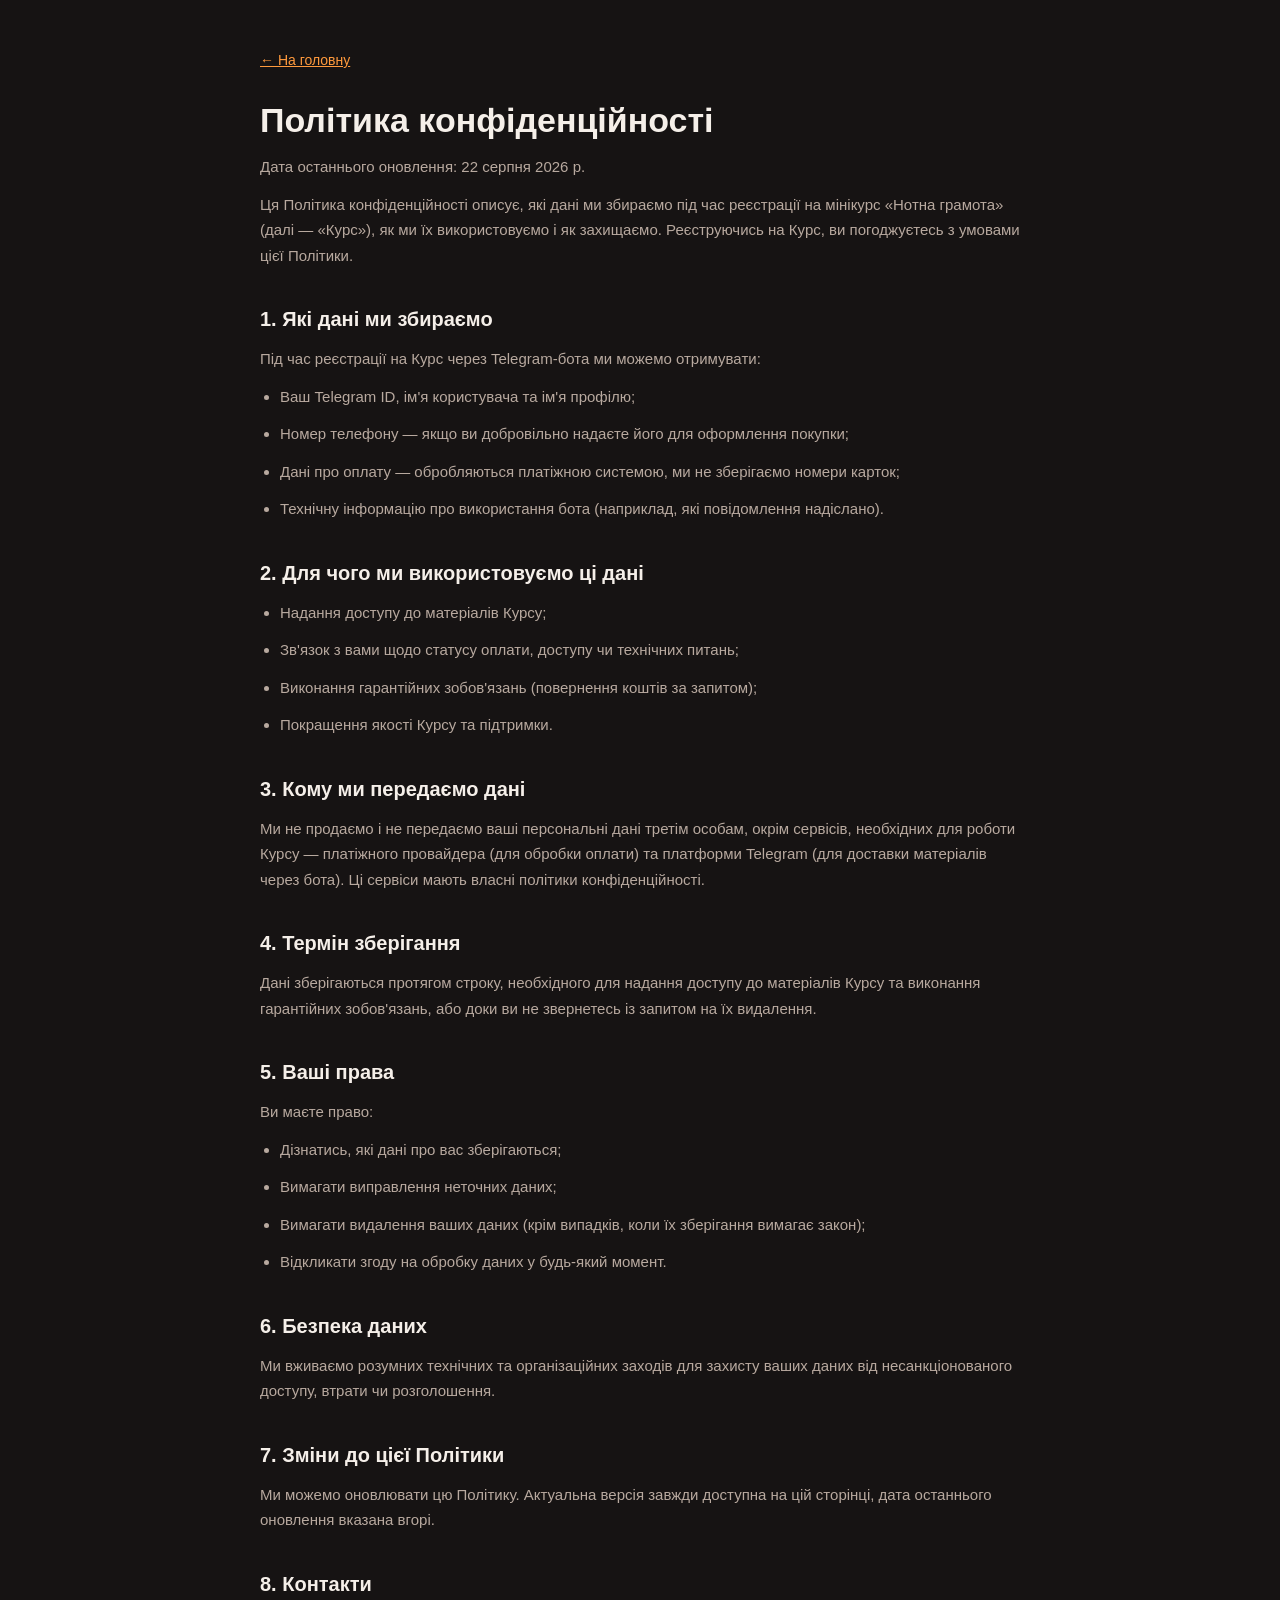
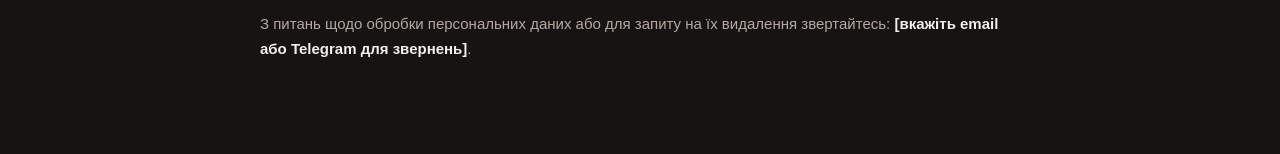
==== privacy-policy.html @ c5b75427 "Add privacy policy and public offer pages, link them in footer" ====
<!DOCTYPE html>
<html lang="uk">
<head>
<meta charset="UTF-8">
<meta name="viewport" content="width=device-width, initial-scale=1.0">
<title>Політика конфіденційності — Нотна грамота</title>
<meta name="description" content="Політика конфіденційності мінікурсу «Нотна грамота»: які дані збираються, як використовуються і як їх захищено.">
<link rel="icon" href="assets/favicon.png">
<link rel="stylesheet" href="css/style.css">
</head>
<body>

<div class="container legal">
  <a href="index.html" class="legal__back">← На головну</a>
  <h1>Політика конфіденційності</h1>
  <p class="legal__updated">Дата останнього оновлення: 22 серпня 2026 р.</p>

  <!--
    TODO: перед публічним запуском курсу впишіть реальні дані:
    - ФОП/юридична особа, ЄДРПОУ або РНОКПП
    - контактний email/телефон для звернень щодо персональних даних
  -->

  <p>
    Ця Політика конфіденційності описує, які дані ми збираємо під час реєстрації на мінікурс
    «Нотна грамота» (далі — «Курс»), як ми їх використовуємо і як захищаємо. Реєструючись на
    Курс, ви погоджуєтесь з умовами цієї Політики.
  </p>

  <h2>1. Які дані ми збираємо</h2>
  <p>Під час реєстрації на Курс через Telegram-бота ми можемо отримувати:</p>
  <ul>
    <li>Ваш Telegram ID, ім'я користувача та ім'я профілю;</li>
    <li>Номер телефону — якщо ви добровільно надаєте його для оформлення покупки;</li>
    <li>Дані про оплату — обробляються платіжною системою, ми не зберігаємо номери карток;</li>
    <li>Технічну інформацію про використання бота (наприклад, які повідомлення надіслано).</li>
  </ul>

  <h2>2. Для чого ми використовуємо ці дані</h2>
  <ul>
    <li>Надання доступу до матеріалів Курсу;</li>
    <li>Зв'язок з вами щодо статусу оплати, доступу чи технічних питань;</li>
    <li>Виконання гарантійних зобов'язань (повернення коштів за запитом);</li>
    <li>Покращення якості Курсу та підтримки.</li>
  </ul>

  <h2>3. Кому ми передаємо дані</h2>
  <p>
    Ми не продаємо і не передаємо ваші персональні дані третім особам, окрім сервісів, необхідних
    для роботи Курсу — платіжного провайдера (для обробки оплати) та платформи Telegram (для
    доставки матеріалів через бота). Ці сервіси мають власні політики конфіденційності.
  </p>

  <h2>4. Термін зберігання</h2>
  <p>
    Дані зберігаються протягом строку, необхідного для надання доступу до матеріалів Курсу та
    виконання гарантійних зобов'язань, або доки ви не звернетесь із запитом на їх видалення.
  </p>

  <h2>5. Ваші права</h2>
  <p>Ви маєте право:</p>
  <ul>
    <li>Дізнатись, які дані про вас зберігаються;</li>
    <li>Вимагати виправлення неточних даних;</li>
    <li>Вимагати видалення ваших даних (крім випадків, коли їх зберігання вимагає закон);</li>
    <li>Відкликати згоду на обробку даних у будь-який момент.</li>
  </ul>

  <h2>6. Безпека даних</h2>
  <p>
    Ми вживаємо розумних технічних та організаційних заходів для захисту ваших даних від
    несанкціонованого доступу, втрати чи розголошення.
  </p>

  <h2>7. Зміни до цієї Політики</h2>
  <p>
    Ми можемо оновлювати цю Політику. Актуальна версія завжди доступна на цій сторінці, дата
    останнього оновлення вказана вгорі.
  </p>

  <h2>8. Контакти</h2>
  <p>
    З питань щодо обробки персональних даних або для запиту на їх видалення звертайтесь:
    <!-- TODO: вкажіть реальний контакт -->
    <strong>[вкажіть email або Telegram для звернень]</strong>.
  </p>
</div>

</body>
</html>
---- css/style.css ----
/* ==========================================================================
   ЗМІННІ / БАЗА
   ========================================================================== */
:root {
  --bg: #161313;
  --bg-alt: #1f1a18;
  --text: #f5efe9;
  --text-muted: #b8a99f;
  --accent: #ff6b4a;
  --accent-2: #ff9a3d;
  --on-accent: #221008;
  --border: #362822;
  --radius: 14px;
  --container-width: 1080px;
}

* {
  box-sizing: border-box;
  margin: 0;
  padding: 0;
}

html {
  scroll-behavior: smooth;
}

body {
  background: var(--bg);
  color: var(--text);
  font-family: "Segoe UI", Roboto, Helvetica, Arial, sans-serif;
  line-height: 1.5;
  -webkit-font-smoothing: antialiased;
}

img {
  max-width: 100%;
  display: block;
  border-radius: var(--radius);
}

a {
  color: inherit;
  text-decoration: none;
}

ul {
  list-style: none;
}

.container {
  width: 100%;
  max-width: var(--container-width);
  margin: 0 auto;
  padding: 0 20px;
}

/* ==========================================================================
   КНОПКИ
   ========================================================================== */
.btn {
  display: inline-block;
  padding: 16px 32px;
  border-radius: 999px;
  background: linear-gradient(135deg, var(--accent), var(--accent-2));
  color: var(--on-accent);
  font-weight: 700;
  font-size: 16px;
  text-align: center;
  transition: transform 0.15s ease, box-shadow 0.15s ease;
  border: none;
  cursor: pointer;
}

.btn:hover {
  transform: translateY(-2px);
  box-shadow: 0 10px 30px rgba(255, 107, 74, 0.35);
}

.btn--small {
  padding: 10px 20px;
  font-size: 14px;
}

.btn--large {
  padding: 18px 44px;
  font-size: 18px;
}

/* ==========================================================================
   HERO
   ========================================================================== */
.hero {
  padding: 48px 0 50px;
  text-align: center;
  background: radial-gradient(circle at 50% 0%, rgba(255, 107, 74, 0.20), transparent 60%);
  overflow: hidden;
}

.hero__inner {
  position: relative;
}

.kicker {
  font-family: "Unbounded", "Segoe UI", Roboto, Helvetica, Arial, sans-serif;
  font-weight: 700;
  font-size: clamp(15px, 2vw, 19px);
  letter-spacing: 0.01em;
  background: linear-gradient(135deg, var(--accent), var(--accent-2));
  -webkit-background-clip: text;
  background-clip: text;
  color: transparent;
  margin-bottom: 32px;
}

.hero__photo-wrap {
  position: relative;
  width: 240px;
  margin: 0 auto 24px;
}

.hero__photo-wrap::before {
  content: "";
  position: absolute;
  inset: -14%;
  background: radial-gradient(circle at 50% 42%, var(--accent) 0%, transparent 68%);
  opacity: 0.4;
  filter: blur(26px);
  z-index: 0;
}

.hero__photo {
  position: relative;
  z-index: 1;
  width: 100%;
  aspect-ratio: 1170 / 1800;
  object-fit: cover;
  object-position: center bottom;
  border-radius: 18px;
  transform: rotate(-3deg);
  border: 3px solid var(--bg);
  outline: 1px solid var(--border);
  box-shadow: 0 16px 30px -12px rgba(0, 0, 0, 0.55);
}

.hero__title {
  font-size: clamp(28px, 5vw, 44px);
  font-weight: 800;
  line-height: 1.2;
  max-width: 720px;
  margin: 0 auto 16px;
}

.hero__subtitle {
  color: var(--text-muted);
  max-width: 560px;
  margin: 0 auto 24px;
  font-size: 17px;
}

.hero__points {
  display: flex;
  flex-wrap: wrap;
  justify-content: center;
  gap: 10px 24px;
  margin-bottom: 28px;
  color: var(--text-muted);
  font-size: 14px;
}

.hero__points li::before {
  content: "✓ ";
  color: var(--accent-2);
  font-weight: 700;
}

.circled {
  position: relative;
  display: inline-block;
  white-space: nowrap;
}

.circled__mark {
  position: absolute;
  left: -12%;
  right: -12%;
  top: -30%;
  bottom: -30%;
  width: 124%;
  height: 160%;
  fill: none;
  stroke: var(--accent-2);
  stroke-width: 5;
  stroke-linecap: round;
  z-index: -1;
  pointer-events: none;
}

.hero__note {
  margin-top: 20px;
  color: var(--text-muted);
  font-size: 14px;
}

/* ==========================================================================
   ЦІНА
   ========================================================================== */
.price-block {
  display: flex;
  align-items: baseline;
  justify-content: center;
  gap: 14px;
  margin-bottom: 20px;
}

.price {
  font-weight: 800;
}

.price--old {
  font-size: 20px;
  color: var(--text-muted);
  text-decoration: line-through;
}

.price--new {
  font-size: 32px;
  background: linear-gradient(135deg, var(--accent), var(--accent-2));
  -webkit-background-clip: text;
  background-clip: text;
  color: transparent;
}

.price-block--center {
  margin-top: 10px;
}

/* ==========================================================================
   ТАЙМЕР
   ========================================================================== */
.timer {
  display: flex;
  justify-content: center;
  gap: 12px;
  margin-top: 16px;
}

.timer__unit {
  background: var(--bg-alt);
  border: 1px solid var(--border);
  border-radius: 10px;
  padding: 10px 14px;
  min-width: 64px;
  text-align: center;
}

.timer__unit span {
  display: block;
  font-size: 22px;
  font-weight: 700;
}

.timer__unit small {
  color: var(--text-muted);
  font-size: 11px;
  text-transform: uppercase;
}

/* ==========================================================================
   СЕКЦІЇ (спільне)
   ========================================================================== */
.section {
  padding: 70px 0;
}

.section--alt {
  background: var(--bg-alt);
}

.section__title {
  font-size: clamp(24px, 4vw, 32px);
  font-weight: 800;
  text-align: center;
  margin-bottom: 16px;
}

.section__subtitle {
  text-align: center;
  color: var(--text-muted);
  max-width: 560px;
  margin: 0 auto 36px;
}

/* ==========================================================================
   ПРО АВТОРА
   ========================================================================== */
.about {
  display: grid;
  grid-template-columns: minmax(0, 360px) 1fr;
  gap: 36px;
  align-items: center;
  margin-top: 30px;
}

.about__photo-wrap {
  position: relative;
  display: flex;
  align-items: center;
  justify-content: center;
}

.about__photo-wrap::before {
  content: "";
  position: absolute;
  inset: -10%;
  background: radial-gradient(circle at 50% 45%, var(--accent) 0%, transparent 68%);
  opacity: 0.45;
  filter: blur(28px);
  z-index: 0;
}

.about__photo {
  position: relative;
  z-index: 1;
  width: 100%;
  aspect-ratio: 4 / 3;
  object-fit: cover;
  object-position: center 15%;
  border: 3px solid var(--bg);
  outline: 1px solid var(--border);
  box-shadow: 0 18px 32px -12px rgba(0, 0, 0, 0.5);
}

.about__text p {
  color: var(--text-muted);
  margin-bottom: 12px;
}

.stats {
  display: grid;
  grid-template-columns: 1fr 1fr;
  gap: 16px;
  margin-top: 30px;
}

.stat-card {
  padding: 24px;
  background: var(--bg-alt);
  border: 1px solid var(--border);
  border-radius: var(--radius);
  text-align: center;
}

.stat-card__number {
  display: block;
  font-size: 28px;
  font-weight: 800;
  color: var(--accent-2);
}

.stat-card__label {
  color: var(--text-muted);
  font-size: 14px;
}

/* ==========================================================================
   КАРТКИ (аудиторія)
   ========================================================================== */
.cards {
  display: grid;
  grid-template-columns: repeat(3, 1fr);
  gap: 24px;
  margin-top: 30px;
}

.card {
  text-align: center;
}

.card img {
  aspect-ratio: 4 / 3;
  object-fit: cover;
  border-radius: 18px;
  max-width: 78%;
  margin: 0 auto 18px;
  box-shadow: 0 14px 26px -10px rgba(0, 0, 0, 0.5);
}

.card--tilt-left img { transform: rotate(-2.5deg); }
.card--tilt-right img { transform: rotate(2.5deg); }

.card h3 {
  margin-bottom: 8px;
  font-size: 18px;
}

.card p {
  color: var(--text-muted);
  font-size: 14px;
}

/* ==========================================================================
   МЕТОД (features)
   ========================================================================== */
.features {
  display: grid;
  grid-template-columns: repeat(3, 1fr);
  gap: 24px;
}

.feature {
  text-align: center;
  padding: 24px;
}

.feature__icon {
  font-family: Georgia, "Times New Roman", serif;
  font-size: 52px;
  font-weight: 700;
  font-style: italic;
  line-height: 1;
  margin: 0 0 10px;
  background: linear-gradient(135deg, var(--accent), var(--accent-2));
  -webkit-background-clip: text;
  background-clip: text;
  color: transparent;
}

.feature h3 {
  margin-bottom: 8px;
  font-size: 17px;
}

.feature p {
  color: var(--text-muted);
  font-size: 14px;
}

/* ==========================================================================
   ДОКАЗ / PROOF
   ========================================================================== */
.proof {
  text-align: center;
}

.proof__mock {
  max-width: 480px;
  margin: 30px auto;
  border-radius: var(--radius);
  overflow: hidden;
  border: 1px solid var(--border);
}

/* ==========================================================================
   ЩО ОТРИМАЄТЕ
   ========================================================================== */
.included-list {
  max-width: 640px;
  margin: 30px auto 0;
  display: flex;
  flex-direction: column;
  gap: 14px;
}

.included-list li {
  background: var(--bg-alt);
  border: 1px solid var(--border);
  border-radius: 10px;
  padding: 16px 20px;
  color: var(--text-muted);
}

.included-list li strong {
  color: var(--text);
}

/* ==========================================================================
   ГАРАНТІЯ
   ========================================================================== */
.guarantee {
  text-align: center;
  max-width: 560px;
}

.guarantee__icon {
  display: inline-flex;
  align-items: center;
  justify-content: center;
  width: 60px;
  height: 60px;
  border-radius: 50%;
  background: linear-gradient(135deg, var(--accent), var(--accent-2));
  font-size: 26px;
  font-weight: 800;
  margin-bottom: 16px;
}

.guarantee p {
  color: var(--text-muted);
}

.guarantee p + p {
  margin-top: 12px;
}

/* ==========================================================================
   ПРОГРАМА / АКОРДЕОН
   ========================================================================== */
.accordion {
  max-width: 680px;
  margin: 30px auto 0;
  display: flex;
  flex-direction: column;
  gap: 12px;
}

.accordion__item {
  background: var(--bg-alt);
  border: 1px solid var(--border);
  border-radius: 10px;
  padding: 4px 20px;
}

.accordion__item summary {
  cursor: pointer;
  padding: 16px 0;
  font-weight: 600;
  list-style: none;
  display: flex;
  justify-content: space-between;
  align-items: center;
}

.accordion__item summary::-webkit-details-marker {
  display: none;
}

.accordion__item summary::after {
  content: "+";
  font-size: 20px;
  color: var(--accent-2);
  margin-left: 12px;
}

.accordion__item[open] summary::after {
  content: "–";
}

.accordion__content {
  padding-bottom: 16px;
  color: var(--text-muted);
  font-size: 14px;
}

/* ==========================================================================
   ФІНАЛЬНИЙ CTA
   ========================================================================== */
.cta-final {
  text-align: center;
  background: radial-gradient(circle at 50% 0%, rgba(255, 154, 61, 0.16), transparent 60%);
}

.cta-final .btn {
  margin-top: 24px;
}

/* ==========================================================================
   FOOTER
   ========================================================================== */
.footer {
  padding: 30px 0;
  text-align: center;
  color: var(--text-muted);
  font-size: 13px;
  border-top: 1px solid var(--border);
}

.footer__inner {
  display: flex;
  flex-direction: column;
  align-items: center;
  gap: 10px;
}

.footer__links {
  display: flex;
  flex-wrap: wrap;
  justify-content: center;
  gap: 4px 18px;
}

.footer__links a {
  color: var(--text-muted);
  text-decoration: underline;
  text-underline-offset: 3px;
}

.footer__links a:hover {
  color: var(--text);
}

/* ==========================================================================
   ЮРИДИЧНІ СТОРІНКИ (політика конфіденційності, оферта)
   ========================================================================== */
.legal {
  padding: 48px 0 80px;
  max-width: 760px;
}

.legal__back {
  display: inline-block;
  color: var(--accent-2);
  margin-bottom: 24px;
  font-size: 14px;
}

.legal h1 {
  font-size: clamp(26px, 4vw, 34px);
  font-weight: 800;
  margin-bottom: 8px;
}

.legal__updated {
  color: var(--text-muted);
  font-size: 13px;
  margin-bottom: 40px;
}

.legal h2 {
  font-size: 20px;
  font-weight: 700;
  margin: 36px 0 12px;
}

.legal p,
.legal li {
  color: var(--text-muted);
  font-size: 15px;
  line-height: 1.7;
  margin-bottom: 12px;
}

.legal ul,
.legal ol {
  padding-left: 20px;
  margin-bottom: 16px;
}

.legal ul li {
  list-style: disc;
}

.legal ol li {
  list-style: decimal;
}

.legal strong {
  color: var(--text);
}

.legal a {
  color: var(--accent-2);
  text-decoration: underline;
}

/* ==========================================================================
   ДЕСКТОП — текст ліворуч (напис над заголовком), фото праворуч
   ========================================================================== */
@media (min-width: 769px) {
  .hero__inner {
    display: grid;
    grid-template-columns: minmax(0, 480px) 240px;
    grid-template-areas:
      "kicker photo"
      "content photo";
    align-items: start;
    justify-content: center;
    column-gap: 64px;
    row-gap: 4px;
    text-align: left;
  }

  .kicker {
    grid-area: kicker;
  }

  .hero__content {
    grid-area: content;
    min-width: 0;
  }

  .hero__photo-wrap {
    grid-area: photo;
    align-self: center;
    width: 240px;
    margin: 0;
  }

  .kicker,
  .hero__title,
  .hero__subtitle {
    margin-left: 0;
    margin-right: 0;
    max-width: none;
  }

  .hero__points {
    justify-content: flex-start;
  }

  .price-block {
    justify-content: flex-start;
  }

  .timer {
    justify-content: flex-start;
  }
}

/* ==========================================================================
   АДАПТИВ
   ========================================================================== */
@media (max-width: 768px) {
  .hero {
    padding-top: 20px;
  }

  .about {
    grid-template-columns: 1fr;
    text-align: center;
  }

  .about__photo-wrap {
    max-width: 340px;
    margin: 0 auto;
  }

  .cards,
  .features {
    grid-template-columns: 1fr;
  }

  .timer__unit {
    min-width: 56px;
    padding: 8px 10px;
  }
}
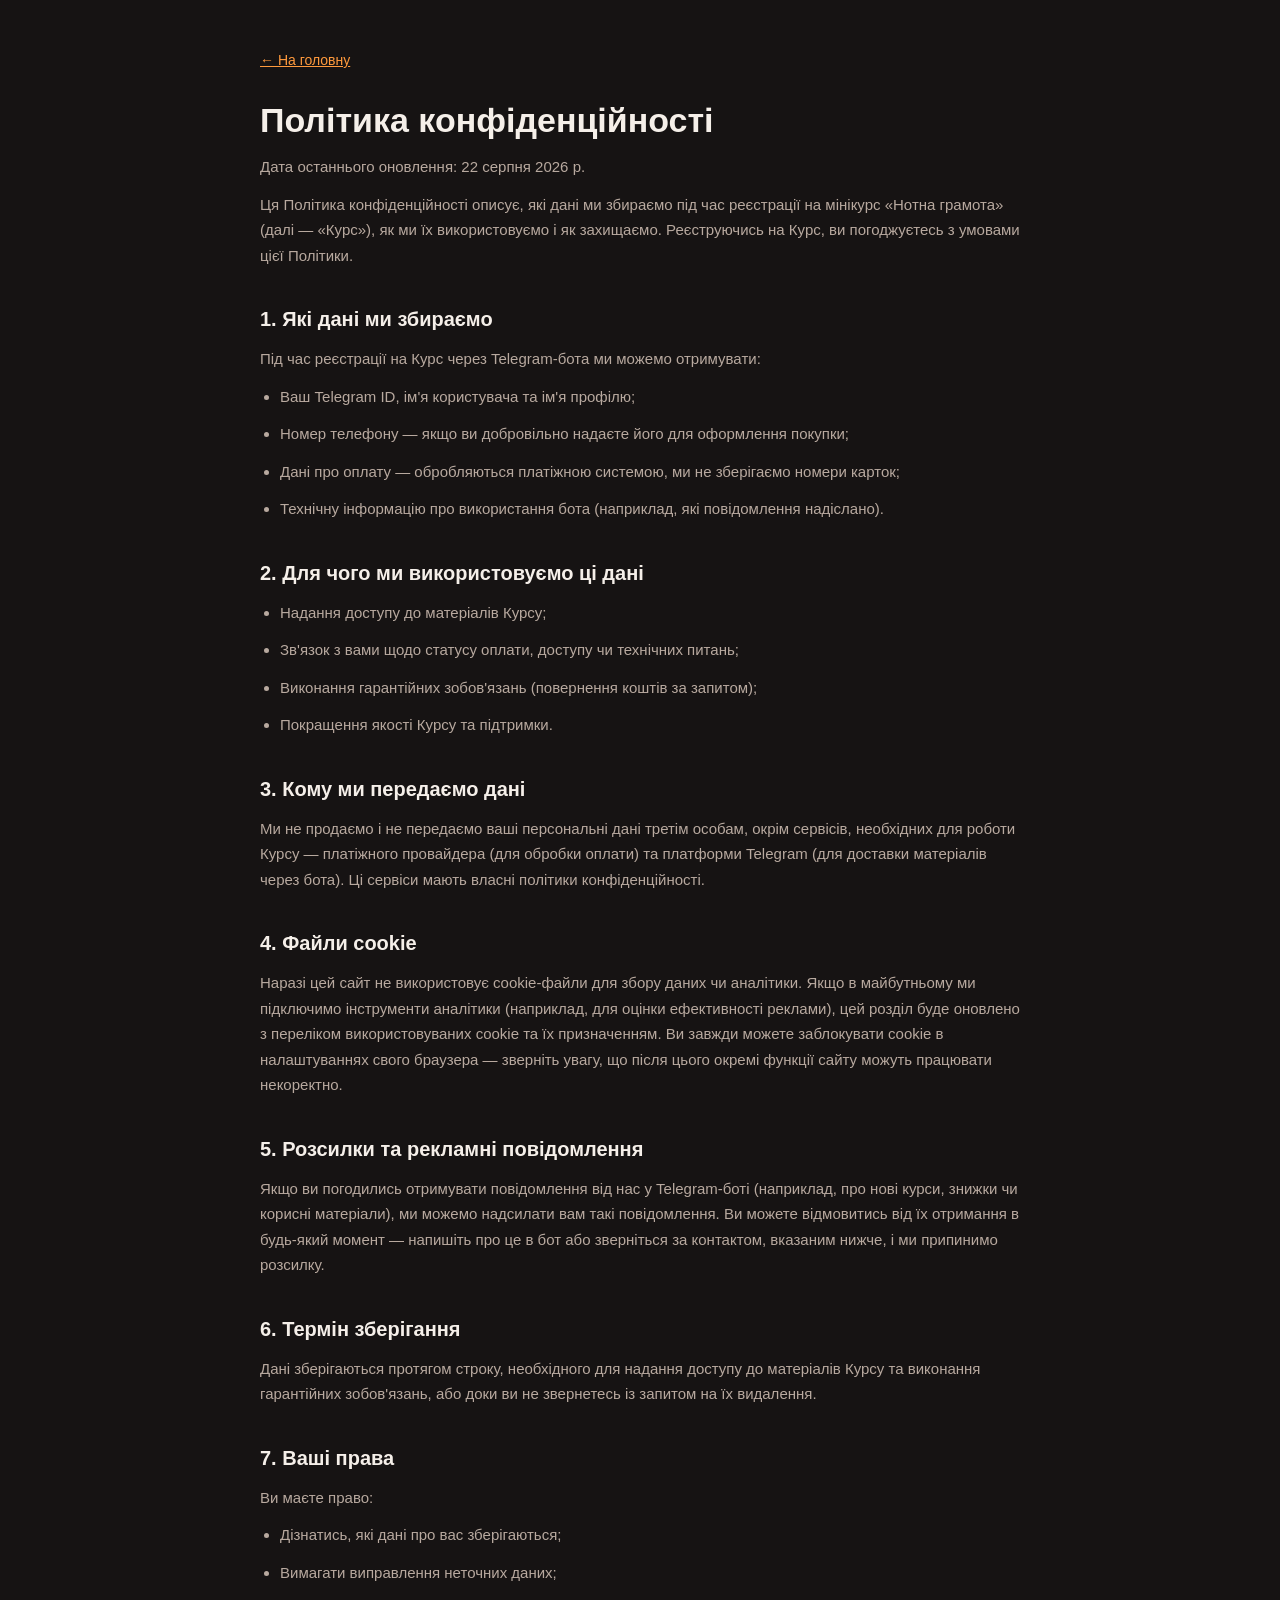
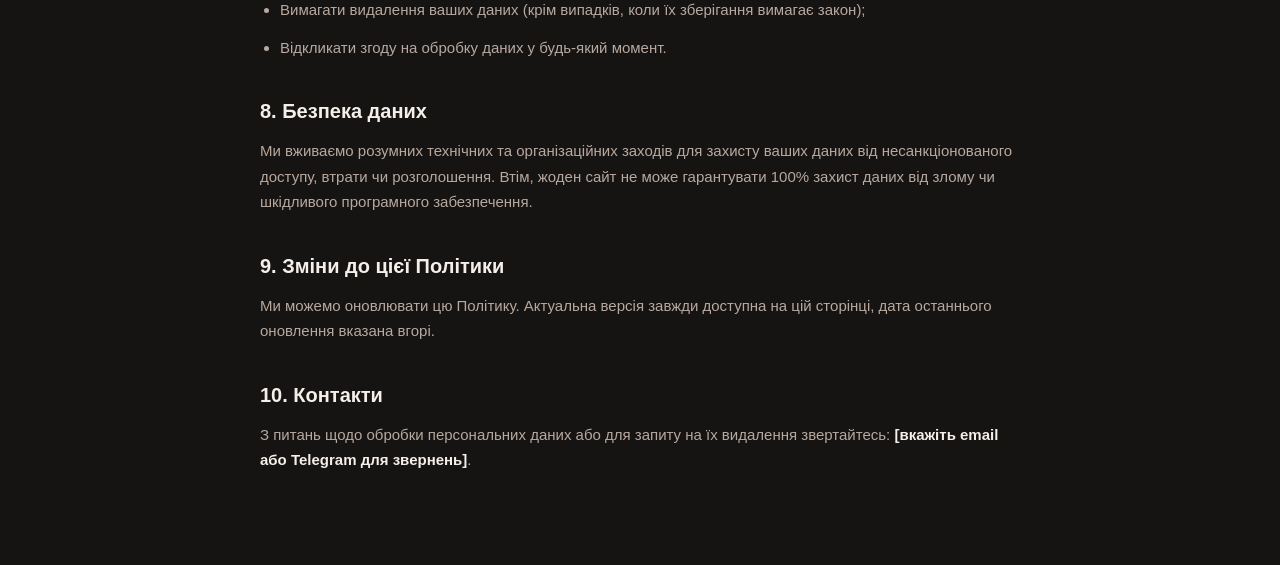
==== commit b9c76635: "Add cookies and mailing-consent sections to privacy policy" ====
--- a/privacy-policy.html
+++ b/privacy-policy.html
@@ -51,13 +51,30 @@
     доставки матеріалів через бота). Ці сервіси мають власні політики конфіденційності.
   </p>
 
-  <h2>4. Термін зберігання</h2>
+  <h2>4. Файли cookie</h2>
+  <p>
+    Наразі цей сайт не використовує cookie-файли для збору даних чи аналітики. Якщо в
+    майбутньому ми підключимо інструменти аналітики (наприклад, для оцінки ефективності
+    реклами), цей розділ буде оновлено з переліком використовуваних cookie та їх призначенням.
+    Ви завжди можете заблокувати cookie в налаштуваннях свого браузера — зверніть увагу, що
+    після цього окремі функції сайту можуть працювати некоректно.
+  </p>
+
+  <h2>5. Розсилки та рекламні повідомлення</h2>
+  <p>
+    Якщо ви погодились отримувати повідомлення від нас у Telegram-боті (наприклад, про нові
+    курси, знижки чи корисні матеріали), ми можемо надсилати вам такі повідомлення. Ви можете
+    відмовитись від їх отримання в будь-який момент — напишіть про це в бот або зверніться за
+    контактом, вказаним нижче, і ми припинимо розсилку.
+  </p>
+
+  <h2>6. Термін зберігання</h2>
   <p>
     Дані зберігаються протягом строку, необхідного для надання доступу до матеріалів Курсу та
     виконання гарантійних зобов'язань, або доки ви не звернетесь із запитом на їх видалення.
   </p>
 
-  <h2>5. Ваші права</h2>
+  <h2>7. Ваші права</h2>
   <p>Ви маєте право:</p>
   <ul>
     <li>Дізнатись, які дані про вас зберігаються;</li>
@@ -66,19 +83,20 @@
     <li>Відкликати згоду на обробку даних у будь-який момент.</li>
   </ul>
 
-  <h2>6. Безпека даних</h2>
+  <h2>8. Безпека даних</h2>
   <p>
     Ми вживаємо розумних технічних та організаційних заходів для захисту ваших даних від
-    несанкціонованого доступу, втрати чи розголошення.
+    несанкціонованого доступу, втрати чи розголошення. Втім, жоден сайт не може гарантувати
+    100% захист даних від злому чи шкідливого програмного забезпечення.
   </p>
 
-  <h2>7. Зміни до цієї Політики</h2>
+  <h2>9. Зміни до цієї Політики</h2>
   <p>
     Ми можемо оновлювати цю Політику. Актуальна версія завжди доступна на цій сторінці, дата
     останнього оновлення вказана вгорі.
   </p>
 
-  <h2>8. Контакти</h2>
+  <h2>10. Контакти</h2>
   <p>
     З питань щодо обробки персональних даних або для запиту на їх видалення звертайтесь:
     <!-- TODO: вкажіть реальний контакт -->
--- a/css/style.css
+++ b/css/style.css
@@ -416,7 +416,6 @@
   font-family: Georgia, "Times New Roman", serif;
   font-size: 52px;
   font-weight: 700;
-  font-style: italic;
   line-height: 1;
   margin: 0 0 10px;
   background: linear-gradient(135deg, var(--accent), var(--accent-2));
@@ -448,6 +447,25 @@
   border-radius: var(--radius);
   overflow: hidden;
   border: 1px solid var(--border);
+}
+
+/* ==========================================================================
+   ВІДГУКИ
+   ========================================================================== */
+.testimonials {
+  display: grid;
+  grid-template-columns: repeat(auto-fit, minmax(220px, 1fr));
+  gap: 24px;
+  margin-top: 30px;
+}
+
+.testimonial img {
+  width: 100%;
+  aspect-ratio: 3 / 4;
+  object-fit: cover;
+  border-radius: 16px;
+  border: 1px solid var(--border);
+  box-shadow: 0 14px 26px -10px rgba(0, 0, 0, 0.5);
 }
 
 /* ==========================================================================
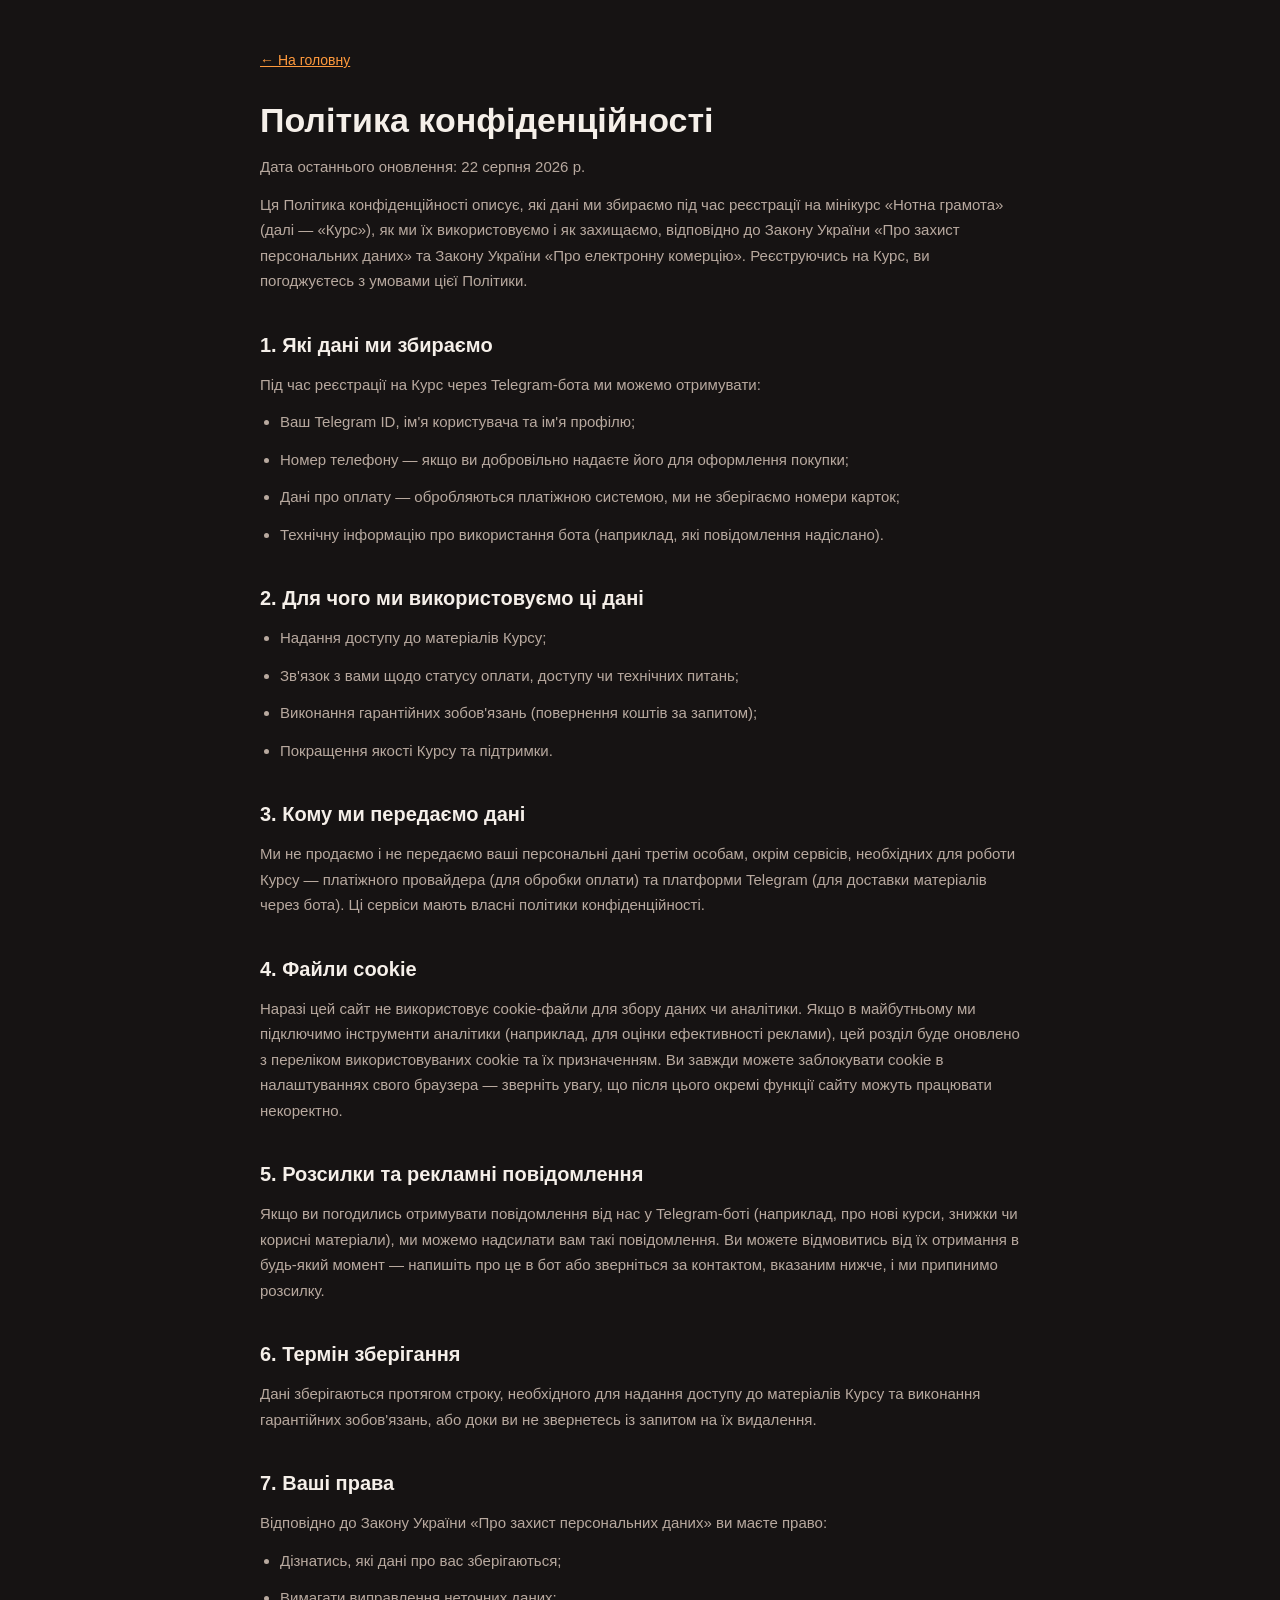
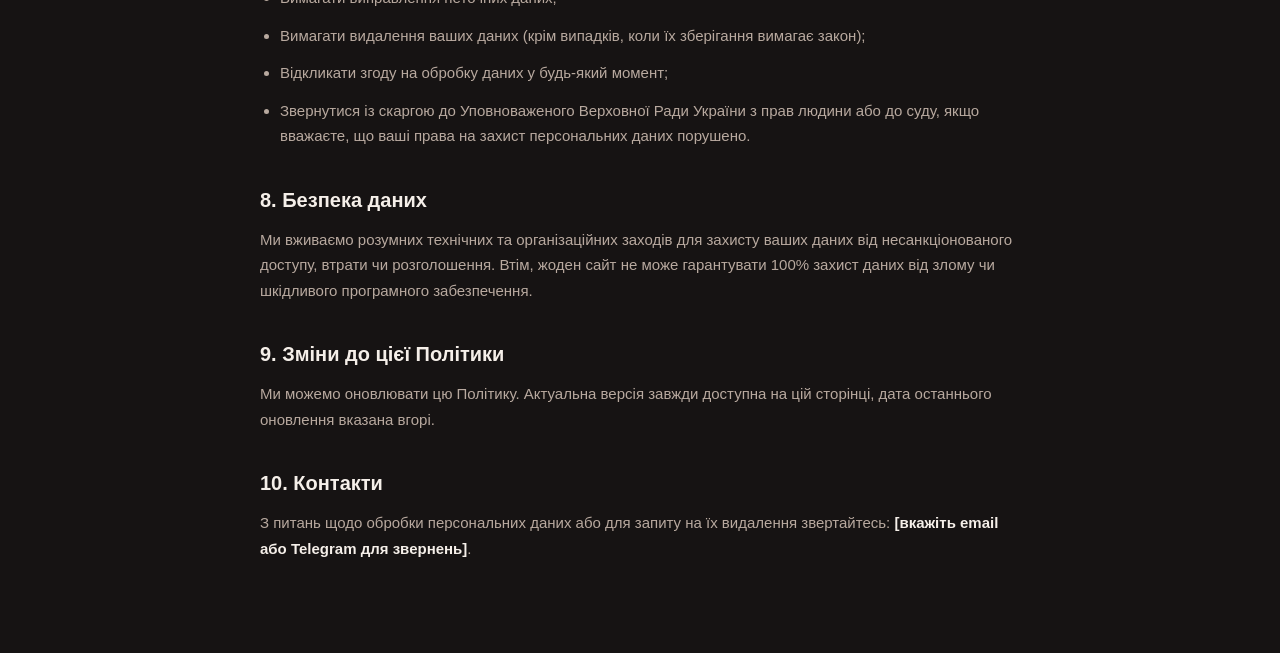
==== commit 8a1acaa6: "Ground legal pages in specific Ukrainian statutes: civil code, e-commerce, consumer protection, data" ====
--- a/privacy-policy.html
+++ b/privacy-policy.html
@@ -23,8 +23,9 @@
 
   <p>
     Ця Політика конфіденційності описує, які дані ми збираємо під час реєстрації на мінікурс
-    «Нотна грамота» (далі — «Курс»), як ми їх використовуємо і як захищаємо. Реєструючись на
-    Курс, ви погоджуєтесь з умовами цієї Політики.
+    «Нотна грамота» (далі — «Курс»), як ми їх використовуємо і як захищаємо, відповідно до Закону
+    України «Про захист персональних даних» та Закону України «Про електронну комерцію».
+    Реєструючись на Курс, ви погоджуєтесь з умовами цієї Політики.
   </p>
 
   <h2>1. Які дані ми збираємо</h2>
@@ -75,12 +76,14 @@
   </p>
 
   <h2>7. Ваші права</h2>
-  <p>Ви маєте право:</p>
+  <p>Відповідно до Закону України «Про захист персональних даних» ви маєте право:</p>
   <ul>
     <li>Дізнатись, які дані про вас зберігаються;</li>
     <li>Вимагати виправлення неточних даних;</li>
     <li>Вимагати видалення ваших даних (крім випадків, коли їх зберігання вимагає закон);</li>
-    <li>Відкликати згоду на обробку даних у будь-який момент.</li>
+    <li>Відкликати згоду на обробку даних у будь-який момент;</li>
+    <li>Звернутися із скаргою до Уповноваженого Верховної Ради України з прав людини або до суду,
+      якщо вважаєте, що ваші права на захист персональних даних порушено.</li>
   </ul>
 
   <h2>8. Безпека даних</h2>
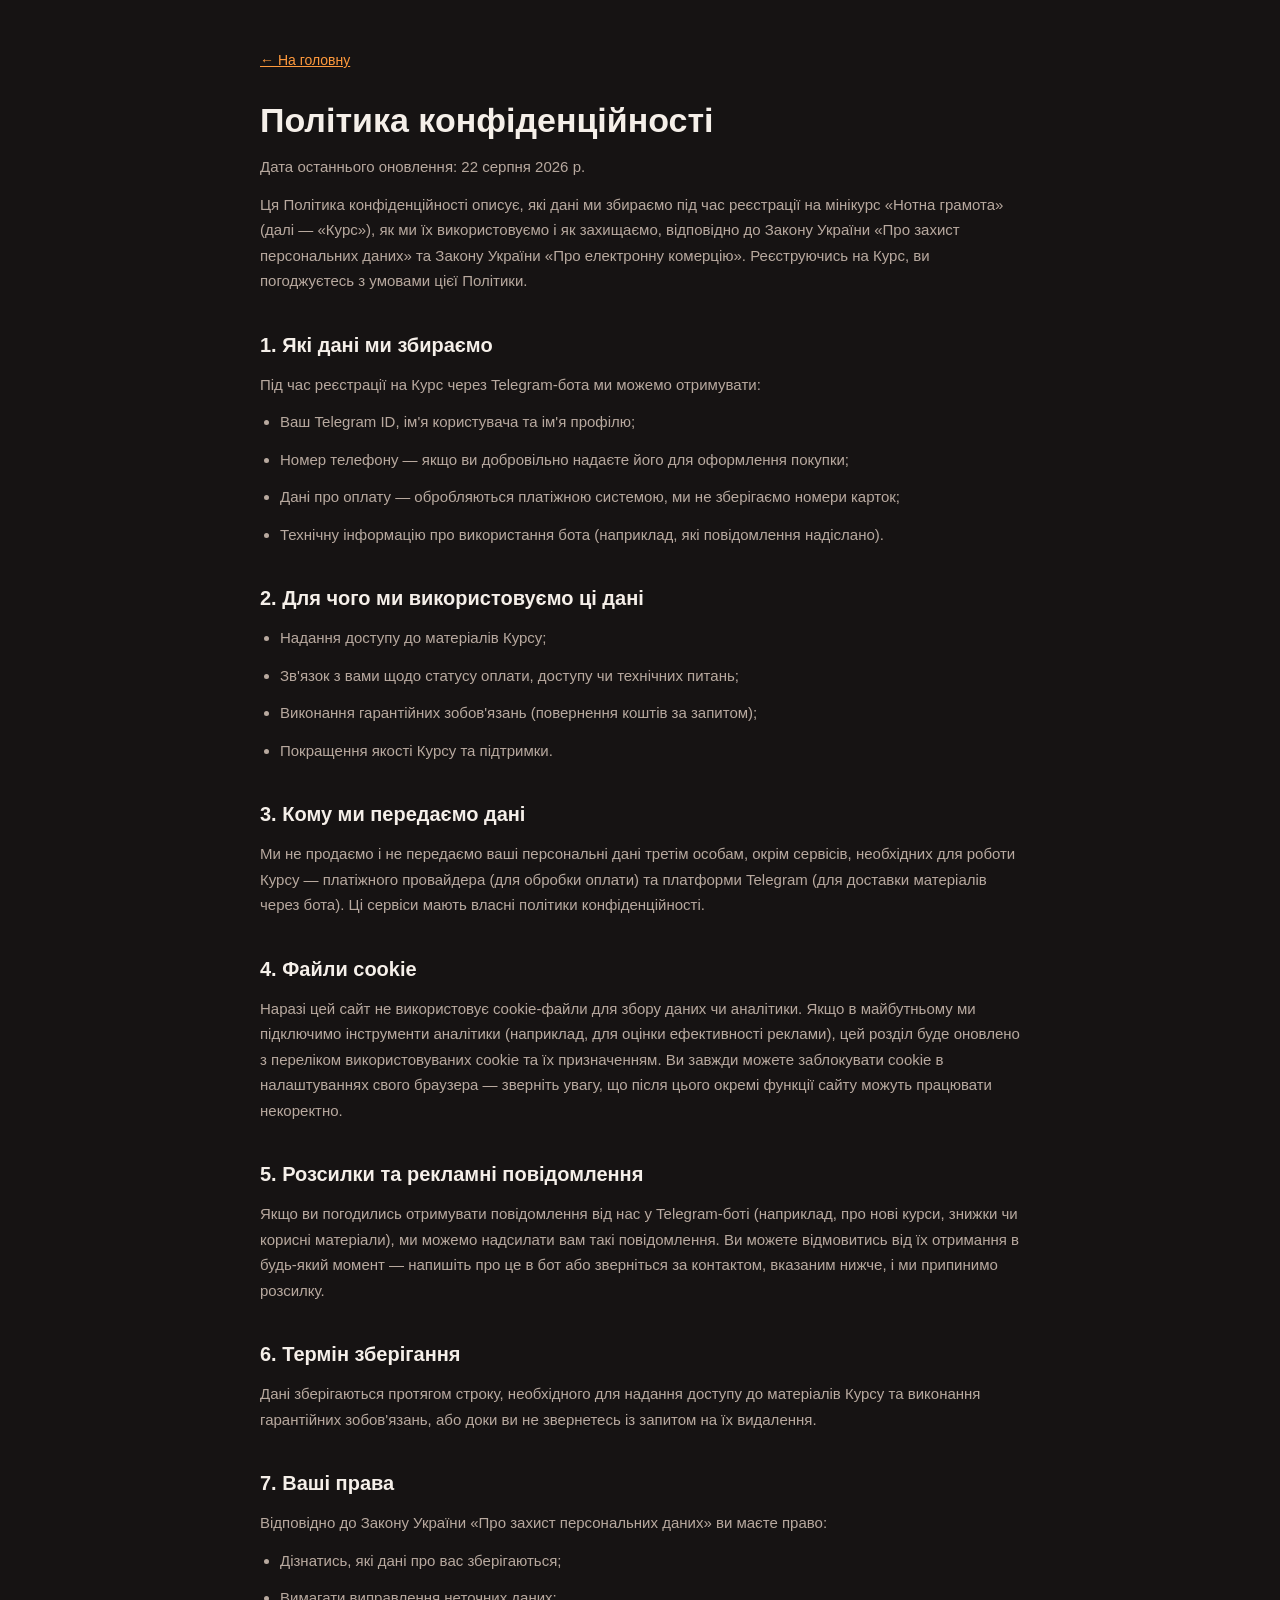
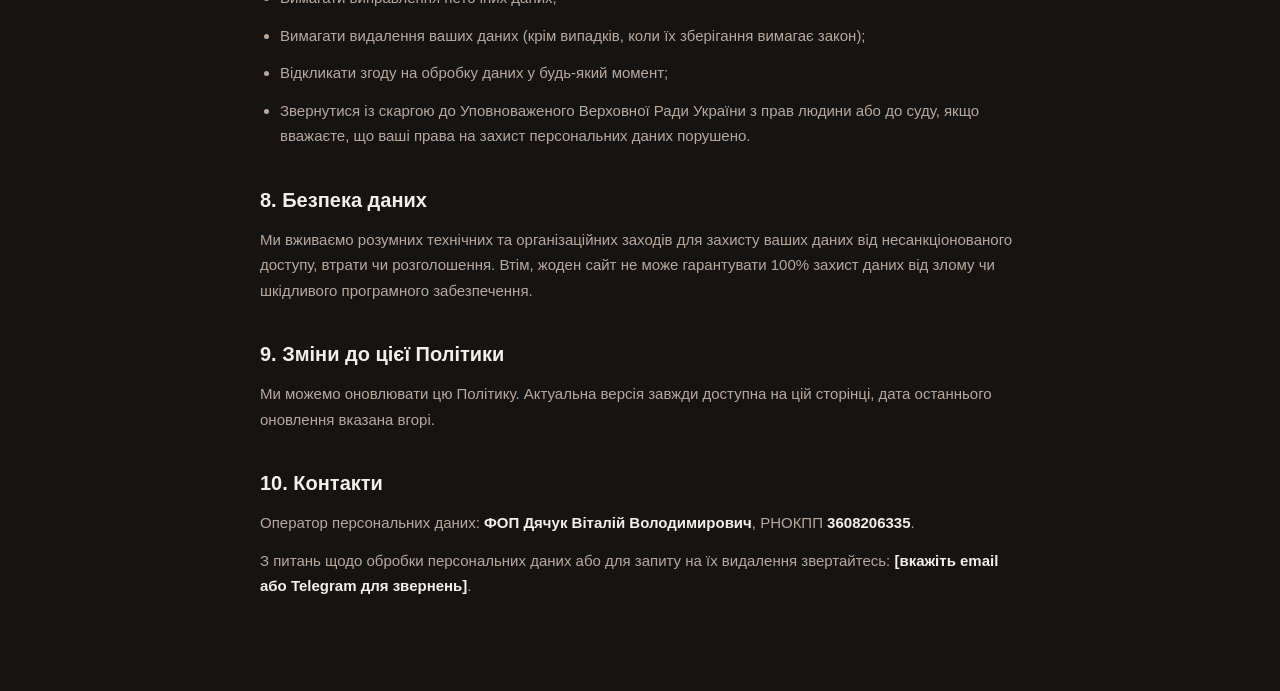
==== commit f6b9ad49: "Fill in ФОП identity details in legal pages" ====
--- a/privacy-policy.html
+++ b/privacy-policy.html
@@ -15,11 +15,7 @@
   <h1>Політика конфіденційності</h1>
   <p class="legal__updated">Дата останнього оновлення: 22 серпня 2026 р.</p>
 
-  <!--
-    TODO: перед публічним запуском курсу впишіть реальні дані:
-    - ФОП/юридична особа, ЄДРПОУ або РНОКПП
-    - контактний email/телефон для звернень щодо персональних даних
-  -->
+  <!-- TODO: впишіть контактний email/телефон для звернень щодо персональних даних -->
 
   <p>
     Ця Політика конфіденційності описує, які дані ми збираємо під час реєстрації на мінікурс
@@ -101,6 +97,10 @@
 
   <h2>10. Контакти</h2>
   <p>
+    Оператор персональних даних: <strong>ФОП Дячук Віталій Володимирович</strong>,
+    РНОКПП <strong>3608206335</strong>.
+  </p>
+  <p>
     З питань щодо обробки персональних даних або для запиту на їх видалення звертайтесь:
     <!-- TODO: вкажіть реальний контакт -->
     <strong>[вкажіть email або Telegram для звернень]</strong>.
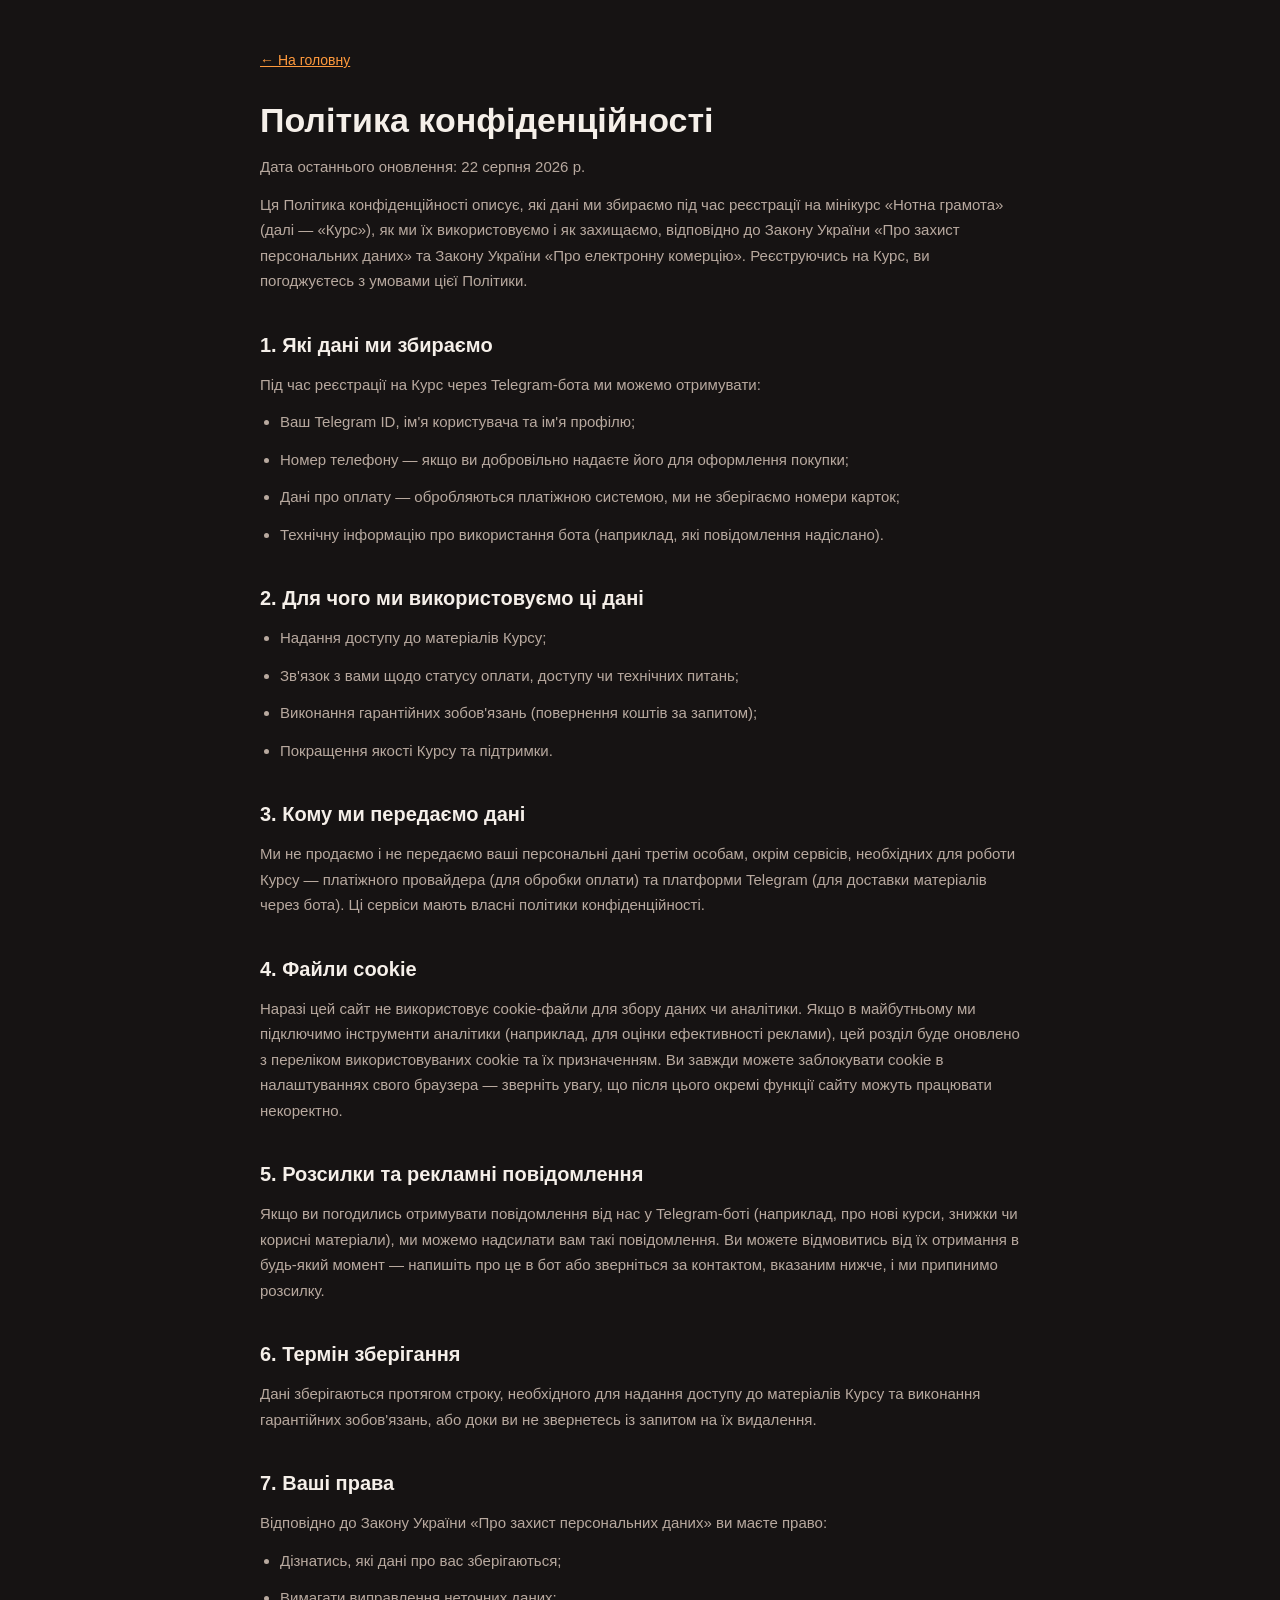
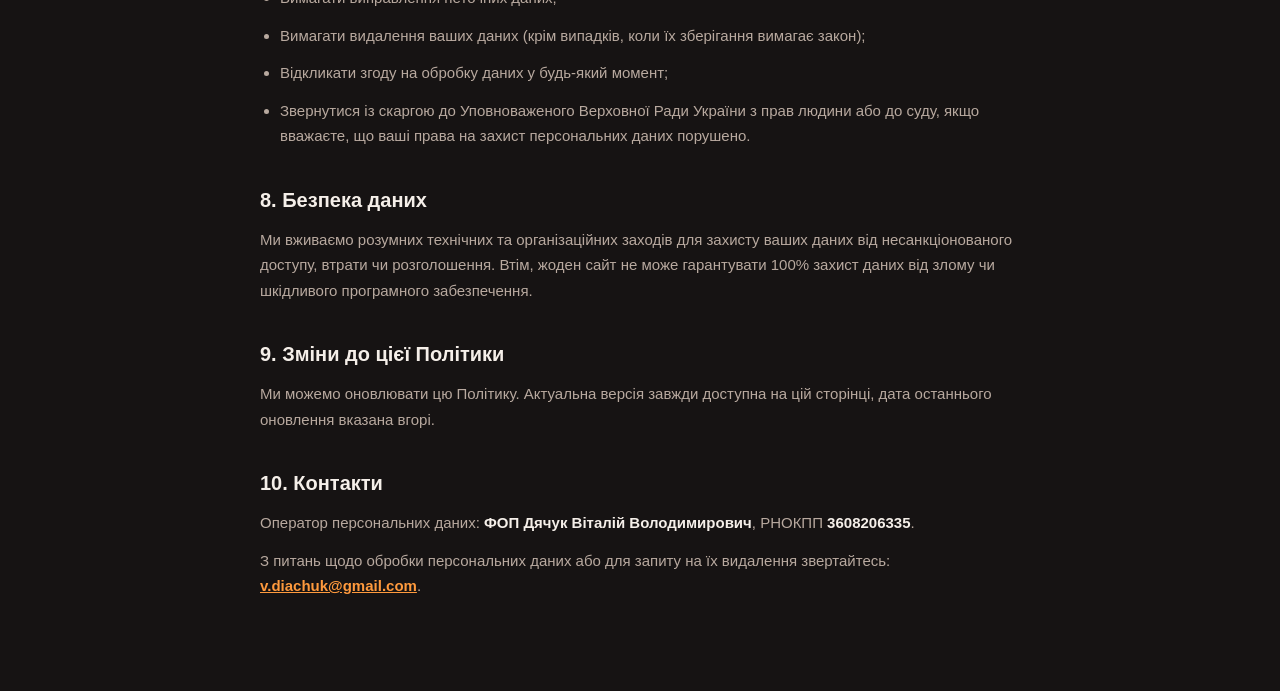
==== commit d8217ca9: "Add contact email to legal pages, clean up remaining TODOs" ====
--- a/privacy-policy.html
+++ b/privacy-policy.html
@@ -14,8 +14,6 @@
   <a href="index.html" class="legal__back">← На головну</a>
   <h1>Політика конфіденційності</h1>
   <p class="legal__updated">Дата останнього оновлення: 22 серпня 2026 р.</p>
-
-  <!-- TODO: впишіть контактний email/телефон для звернень щодо персональних даних -->
 
   <p>
     Ця Політика конфіденційності описує, які дані ми збираємо під час реєстрації на мінікурс
@@ -102,8 +100,7 @@
   </p>
   <p>
     З питань щодо обробки персональних даних або для запиту на їх видалення звертайтесь:
-    <!-- TODO: вкажіть реальний контакт -->
-    <strong>[вкажіть email або Telegram для звернень]</strong>.
+    <strong><a href="mailto:v.diachuk@gmail.com">v.diachuk@gmail.com</a></strong>.
   </p>
 </div>
 
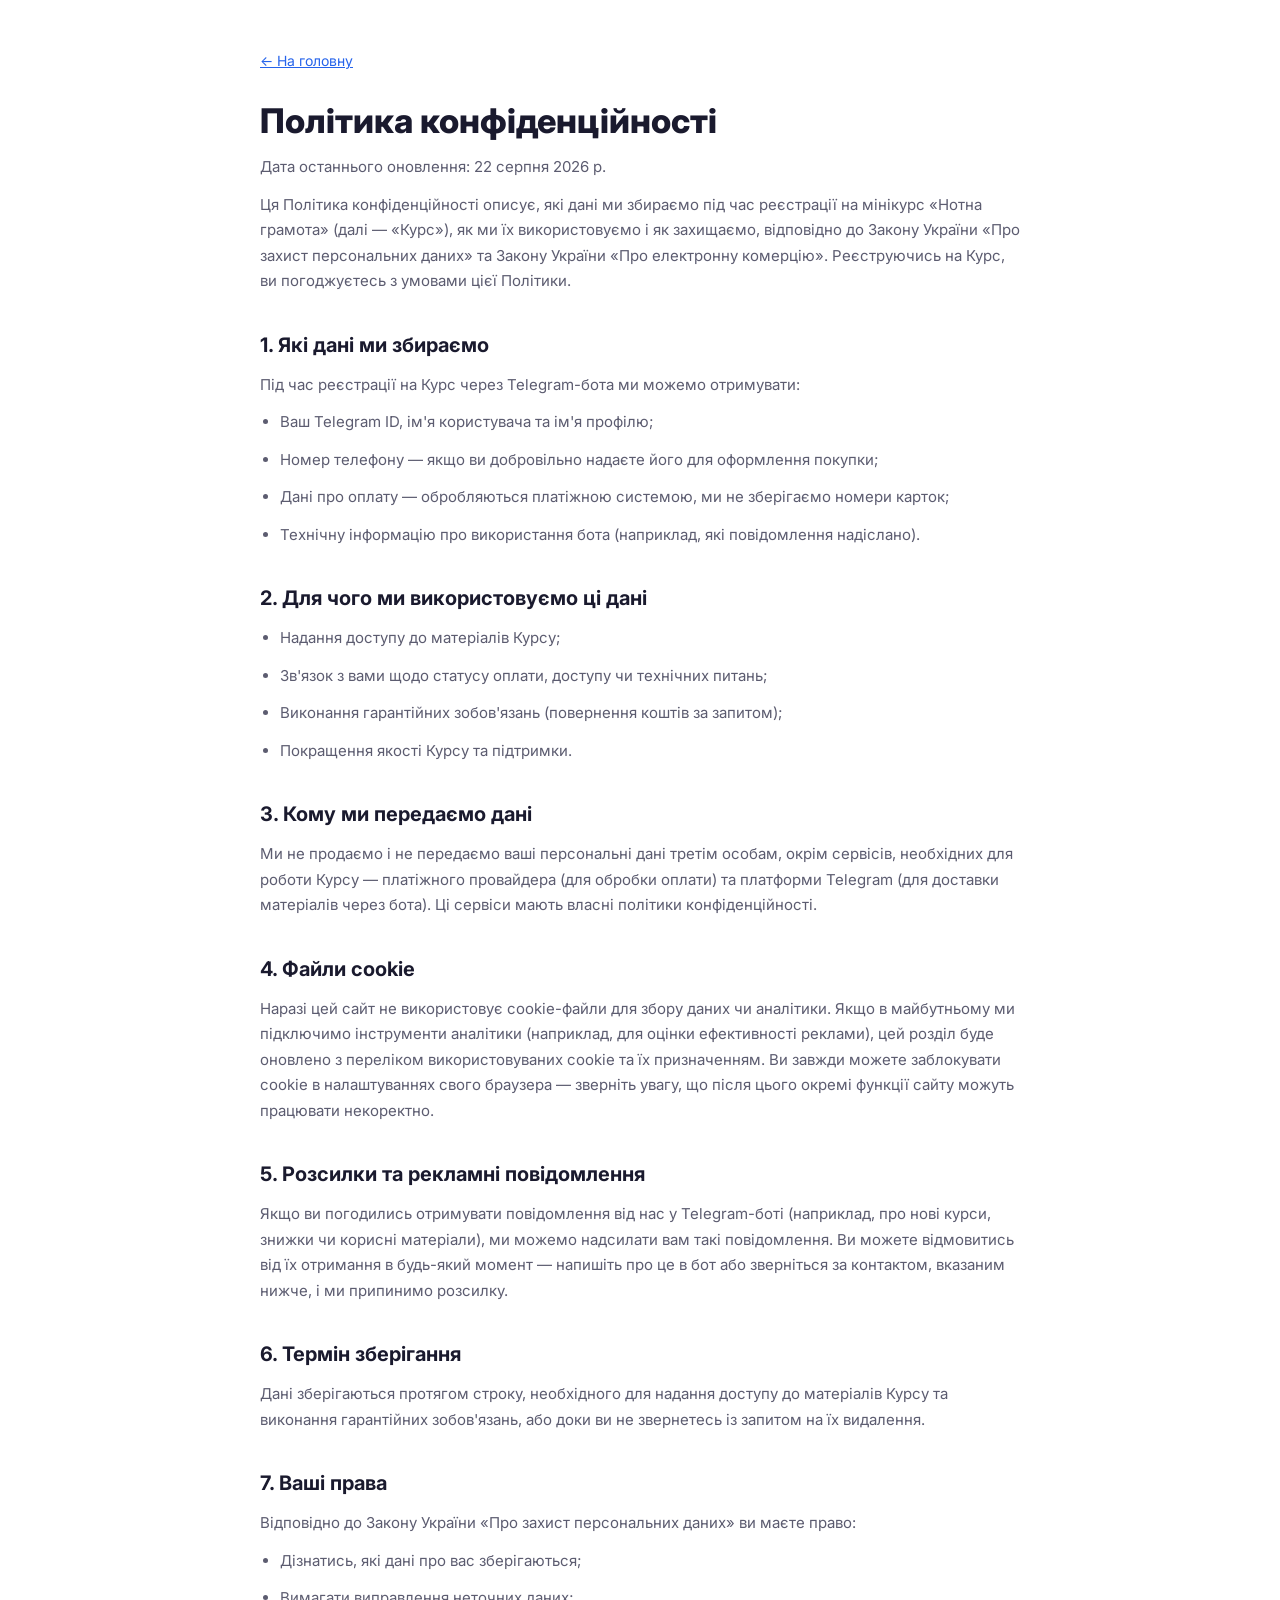
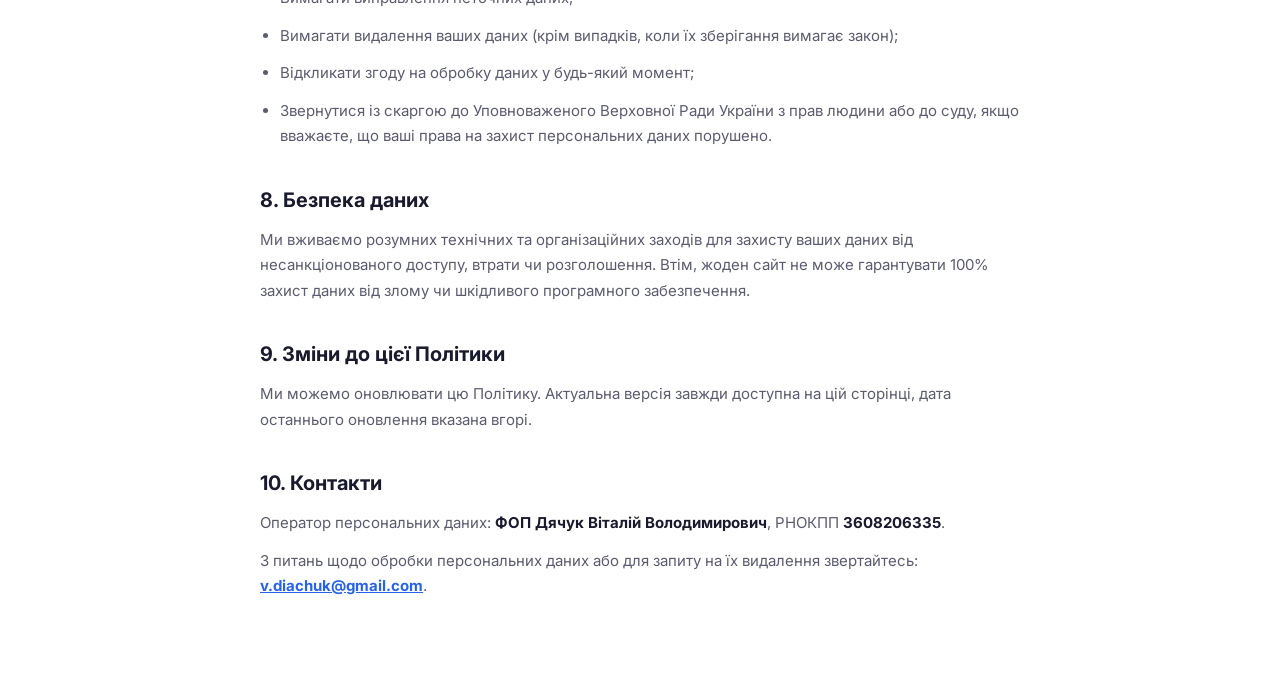
==== commit 0ab4e694: "Match variant 31 more precisely: Inter font, compact kicker badge, tighter buttons and step icons" ====
--- a/privacy-policy.html
+++ b/privacy-policy.html
@@ -6,6 +6,9 @@
 <title>Політика конфіденційності — Нотна грамота</title>
 <meta name="description" content="Політика конфіденційності мінікурсу «Нотна грамота»: які дані збираються, як використовуються і як їх захищено.">
 <link rel="icon" href="assets/favicon.png">
+<link rel="preconnect" href="https://fonts.googleapis.com">
+<link rel="preconnect" href="https://fonts.gstatic.com" crossorigin>
+<link href="https://fonts.googleapis.com/css2?family=Inter:wght@400;500;600;700;800&display=swap" rel="stylesheet">
 <link rel="stylesheet" href="css/style.css">
 </head>
 <body>
--- a/css/style.css
+++ b/css/style.css
@@ -2,14 +2,14 @@
    ЗМІННІ / БАЗА
    ========================================================================== */
 :root {
-  --bg: #161313;
-  --bg-alt: #1f1a18;
-  --text: #f5efe9;
-  --text-muted: #b8a99f;
-  --accent: #ff6b4a;
-  --accent-2: #ff9a3d;
-  --on-accent: #221008;
-  --border: #362822;
+  --bg: #ffffff;
+  --bg-alt: #f8f9fc;
+  --text: #1a1a2e;
+  --text-muted: #5c5c70;
+  --accent: #2563eb;
+  --accent-2: #2563eb;
+  --on-accent: #ffffff;
+  --border: #eaebf0;
   --radius: 14px;
   --container-width: 1080px;
 }
@@ -27,7 +27,7 @@
 body {
   background: var(--bg);
   color: var(--text);
-  font-family: "Segoe UI", Roboto, Helvetica, Arial, sans-serif;
+  font-family: "Inter", "Segoe UI", Roboto, Helvetica, Arial, sans-serif;
   line-height: 1.5;
   -webkit-font-smoothing: antialiased;
 }
@@ -60,8 +60,8 @@
 .btn {
   display: inline-block;
   padding: 16px 32px;
-  border-radius: 999px;
-  background: linear-gradient(135deg, var(--accent), var(--accent-2));
+  border-radius: 12px;
+  background: var(--accent);
   color: var(--on-accent);
   font-weight: 700;
   font-size: 16px;
@@ -69,11 +69,12 @@
   transition: transform 0.15s ease, box-shadow 0.15s ease;
   border: none;
   cursor: pointer;
+  box-shadow: 0 8px 20px -6px rgba(37, 99, 235, 0.5);
 }
 
 .btn:hover {
   transform: translateY(-2px);
-  box-shadow: 0 10px 30px rgba(255, 107, 74, 0.35);
+  box-shadow: 0 10px 30px rgba(37, 99, 235, 0.35);
 }
 
 .btn--small {
@@ -92,7 +93,7 @@
 .hero {
   padding: 48px 0 50px;
   text-align: center;
-  background: radial-gradient(circle at 50% 0%, rgba(255, 107, 74, 0.20), transparent 60%);
+  background: radial-gradient(circle at 50% 0%, rgba(37, 99, 235, 0.10), transparent 60%);
   overflow: hidden;
 }
 
@@ -101,14 +102,13 @@
 }
 
 .kicker {
-  font-family: "Unbounded", "Segoe UI", Roboto, Helvetica, Arial, sans-serif;
+  display: inline-block;
   font-weight: 700;
-  font-size: clamp(15px, 2vw, 19px);
-  letter-spacing: 0.01em;
-  background: linear-gradient(135deg, var(--accent), var(--accent-2));
-  -webkit-background-clip: text;
-  background-clip: text;
-  color: transparent;
+  font-size: 13px;
+  background: #eef2ff;
+  color: var(--accent);
+  padding: 6px 14px;
+  border-radius: 8px;
   margin-bottom: 32px;
 }
 
@@ -144,8 +144,9 @@
 
 .hero__title {
   font-size: clamp(28px, 5vw, 44px);
-  font-weight: 800;
-  line-height: 1.2;
+  font-weight: 700;
+  line-height: 1.25;
+  letter-spacing: -0.01em;
   max-width: 720px;
   margin: 0 auto 16px;
 }
@@ -155,22 +156,6 @@
   max-width: 560px;
   margin: 0 auto 24px;
   font-size: 17px;
-}
-
-.hero__points {
-  display: flex;
-  flex-wrap: wrap;
-  justify-content: center;
-  gap: 10px 24px;
-  margin-bottom: 28px;
-  color: var(--text-muted);
-  font-size: 14px;
-}
-
-.hero__points li::before {
-  content: "✓ ";
-  color: var(--accent-2);
-  font-weight: 700;
 }
 
 .circled {
@@ -188,7 +173,7 @@
   width: 124%;
   height: 160%;
   fill: none;
-  stroke: var(--accent-2);
+  stroke: var(--accent);
   stroke-width: 5;
   stroke-linecap: round;
   z-index: -1;
@@ -277,8 +262,9 @@
 }
 
 .section__title {
-  font-size: clamp(24px, 4vw, 32px);
-  font-weight: 800;
+  font-size: clamp(22px, 4vw, 28px);
+  font-weight: 700;
+  letter-spacing: -0.01em;
   text-align: center;
   margin-bottom: 16px;
 }
@@ -293,73 +279,65 @@
 /* ==========================================================================
    ПРО АВТОРА
    ========================================================================== */
-.about {
-  display: grid;
-  grid-template-columns: minmax(0, 360px) 1fr;
-  gap: 36px;
-  align-items: center;
-  margin-top: 30px;
-}
-
-.about__photo-wrap {
-  position: relative;
-  display: flex;
-  align-items: center;
+.about-mini {
+  text-align: center;
+  max-width: 640px;
+}
+
+.about-mini__photo-wrap {
+  width: min(100%, 220px);
+  margin: 28px auto 32px;
+  background: #fdfaf3;
+  padding: 14px 14px 40px;
+  transform: rotate(2deg);
+  box-shadow: 0 14px 26px -8px rgba(0, 0, 0, 0.45);
+}
+
+.about-mini__photo {
+  width: 100%;
+  height: auto;
+  display: block;
+  border-radius: 0;
+  object-fit: contain;
+}
+
+.about-mini__text p {
+  color: var(--text-muted);
+  margin-bottom: 12px;
+}
+
+.about-mini__stats {
+  display: flex;
   justify-content: center;
-}
-
-.about__photo-wrap::before {
-  content: "";
-  position: absolute;
-  inset: -10%;
-  background: radial-gradient(circle at 50% 45%, var(--accent) 0%, transparent 68%);
-  opacity: 0.45;
-  filter: blur(28px);
-  z-index: 0;
-}
-
-.about__photo {
-  position: relative;
-  z-index: 1;
-  width: 100%;
-  aspect-ratio: 4 / 3;
-  object-fit: cover;
-  object-position: center 15%;
-  border: 3px solid var(--bg);
-  outline: 1px solid var(--border);
-  box-shadow: 0 18px 32px -12px rgba(0, 0, 0, 0.5);
-}
-
-.about__text p {
-  color: var(--text-muted);
-  margin-bottom: 12px;
-}
-
-.stats {
-  display: grid;
-  grid-template-columns: 1fr 1fr;
-  gap: 16px;
-  margin-top: 30px;
-}
-
-.stat-card {
-  padding: 24px;
-  background: var(--bg-alt);
-  border: 1px solid var(--border);
-  border-radius: var(--radius);
-  text-align: center;
-}
-
-.stat-card__number {
+  margin-top: 32px;
+}
+
+.about-mini__stat {
+  padding: 0 32px;
+}
+
+.about-mini__stat + .about-mini__stat {
+  border-left: 1px solid var(--border);
+}
+
+.about-mini__stat-num {
   display: block;
-  font-size: 28px;
+  font-size: 42px;
   font-weight: 800;
-  color: var(--accent-2);
-}
-
-.stat-card__label {
-  color: var(--text-muted);
-  font-size: 14px;
+  line-height: 1;
+  background: linear-gradient(135deg, var(--accent), var(--accent-2));
+  -webkit-background-clip: text;
+  background-clip: text;
+  color: transparent;
+  margin-bottom: 8px;
+}
+
+.about-mini__stat-label {
+  display: block;
+  max-width: 140px;
+  margin: 0 auto;
+  font-size: 13px;
+  color: var(--text-muted);
 }
 
 /* ==========================================================================
@@ -374,6 +352,10 @@
 
 .card {
   text-align: center;
+  background: var(--bg);
+  border: 1px solid var(--border);
+  border-radius: var(--radius);
+  padding: 24px;
 }
 
 .card img {
@@ -391,6 +373,7 @@
 .card h3 {
   margin-bottom: 8px;
   font-size: 18px;
+  font-weight: 600;
 }
 
 .card p {
@@ -410,23 +393,29 @@
 .feature {
   text-align: center;
   padding: 24px;
+  background: var(--bg-alt);
+  border: 1px solid var(--border);
+  border-radius: var(--radius);
 }
 
 .feature__icon {
-  font-family: Georgia, "Times New Roman", serif;
-  font-size: 52px;
+  display: flex;
+  align-items: center;
+  justify-content: center;
+  width: 32px;
+  height: 32px;
+  margin: 0 auto 14px;
+  background: var(--accent);
+  color: var(--on-accent);
+  border-radius: 8px;
   font-weight: 700;
-  line-height: 1;
-  margin: 0 0 10px;
-  background: linear-gradient(135deg, var(--accent), var(--accent-2));
-  -webkit-background-clip: text;
-  background-clip: text;
-  color: transparent;
+  font-size: 13px;
 }
 
 .feature h3 {
   margin-bottom: 8px;
   font-size: 17px;
+  font-weight: 600;
 }
 
 .feature p {
@@ -506,7 +495,8 @@
   width: 60px;
   height: 60px;
   border-radius: 50%;
-  background: linear-gradient(135deg, var(--accent), var(--accent-2));
+  background: var(--accent);
+  color: var(--on-accent);
   font-size: 26px;
   font-weight: 800;
   margin-bottom: 16px;
@@ -555,7 +545,7 @@
 .accordion__item summary::after {
   content: "+";
   font-size: 20px;
-  color: var(--accent-2);
+  color: var(--accent);
   margin-left: 12px;
 }
 
@@ -570,11 +560,69 @@
 }
 
 /* ==========================================================================
+   ПРОГРАМА / ВЕРТИКАЛЬНИЙ ТАЙМЛАЙН
+   ========================================================================== */
+.program-timeline {
+  max-width: 620px;
+  margin: 30px auto 0;
+  padding-left: 54px;
+  position: relative;
+}
+
+.program-timeline::before {
+  content: "";
+  position: absolute;
+  left: 19px;
+  top: 6px;
+  bottom: 6px;
+  width: 2px;
+  background: var(--border);
+}
+
+.program-timeline__item {
+  position: relative;
+  margin-bottom: 32px;
+}
+
+.program-timeline__item:last-child {
+  margin-bottom: 0;
+}
+
+.program-timeline__dot {
+  position: absolute;
+  left: -54px;
+  top: 0;
+  width: 40px;
+  height: 40px;
+  border-radius: 50%;
+  background: linear-gradient(135deg, var(--accent), var(--accent-2));
+  color: var(--on-accent);
+  display: flex;
+  align-items: center;
+  justify-content: center;
+  font-weight: 800;
+  font-size: 14px;
+  z-index: 1;
+}
+
+.program-timeline__item h3 {
+  font-size: 17px;
+  font-weight: 600;
+  margin-bottom: 6px;
+  letter-spacing: -0.01em;
+}
+
+.program-timeline__item p {
+  color: var(--text-muted);
+  font-size: 14px;
+}
+
+/* ==========================================================================
    ФІНАЛЬНИЙ CTA
    ========================================================================== */
 .cta-final {
   text-align: center;
-  background: radial-gradient(circle at 50% 0%, rgba(255, 154, 61, 0.16), transparent 60%);
+  background: radial-gradient(circle at 50% 0%, rgba(37, 99, 235, 0.10), transparent 60%);
 }
 
 .cta-final .btn {
@@ -626,7 +674,7 @@
 
 .legal__back {
   display: inline-block;
-  color: var(--accent-2);
+  color: var(--accent);
   margin-bottom: 24px;
   font-size: 14px;
 }
@@ -676,8 +724,29 @@
 }
 
 .legal a {
-  color: var(--accent-2);
+  color: var(--accent);
   text-decoration: underline;
+}
+
+.thank-you {
+  text-align: center;
+  max-width: 560px;
+  padding-top: 80px;
+}
+
+.thank-you .guarantee__icon {
+  margin: 0 auto 20px;
+}
+
+.thank-you h1 {
+  font-size: clamp(26px, 4vw, 34px);
+  font-weight: 800;
+  margin-bottom: 20px;
+}
+
+.thank-you .legal__back {
+  display: inline-block;
+  margin-top: 12px;
 }
 
 /* ==========================================================================
@@ -721,10 +790,6 @@
     max-width: none;
   }
 
-  .hero__points {
-    justify-content: flex-start;
-  }
-
   .price-block {
     justify-content: flex-start;
   }
@@ -742,16 +807,6 @@
     padding-top: 20px;
   }
 
-  .about {
-    grid-template-columns: 1fr;
-    text-align: center;
-  }
-
-  .about__photo-wrap {
-    max-width: 340px;
-    margin: 0 auto;
-  }
-
   .cards,
   .features {
     grid-template-columns: 1fr;
